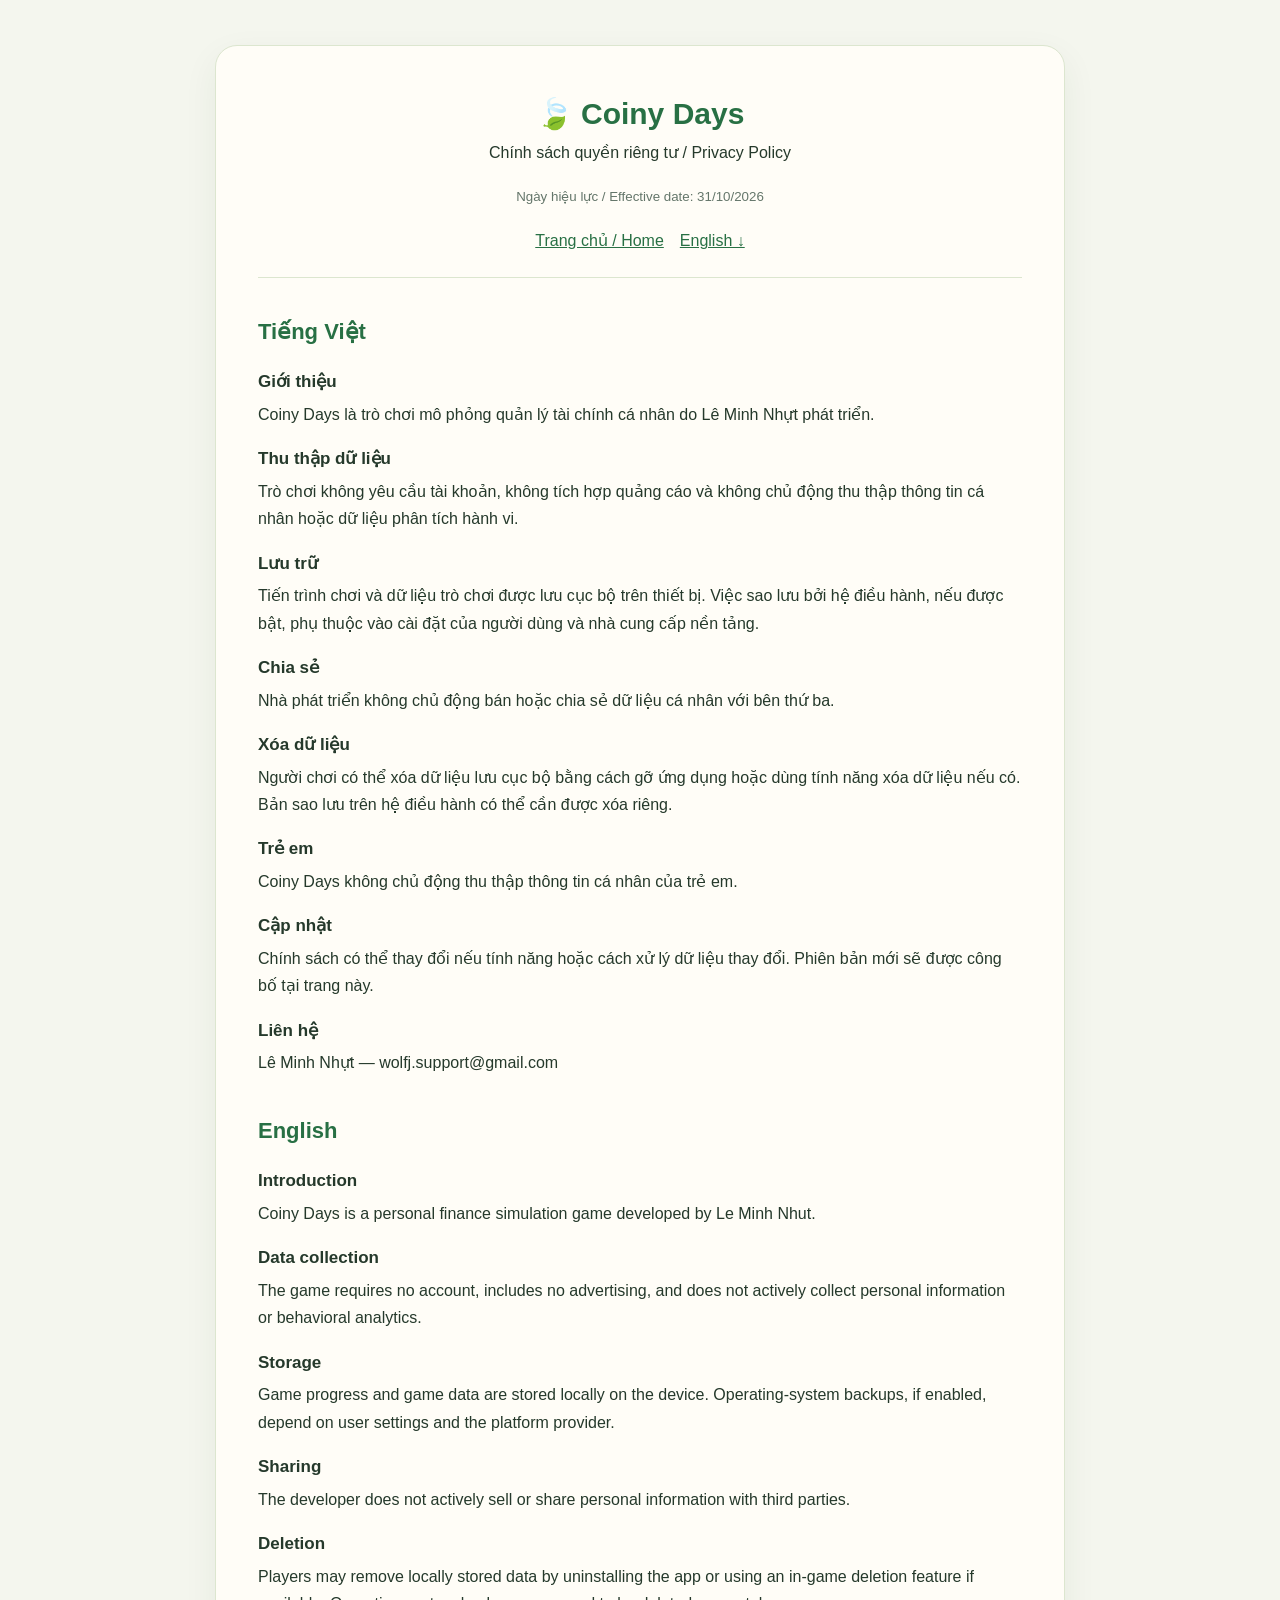
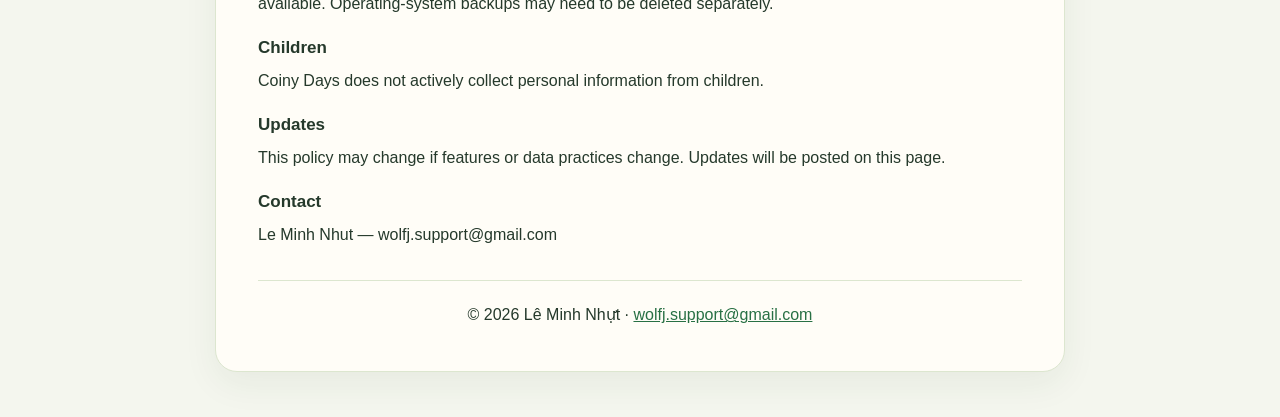
==== privacy-policy.html @ f979a616 "Add files via upload" ====
<!doctype html><html lang="vi"><head><meta charset="utf-8"><meta name="viewport" content="width=device-width,initial-scale=1"><title>Chính sách quyền riêng tư / Privacy Policy | Coiny Days</title><link rel="stylesheet" href="style.css"></head><body><main><header><h1>🍃 Coiny Days</h1><p>Chính sách quyền riêng tư / Privacy Policy</p><small>Ngày hiệu lực / Effective date: 31/10/2026</small><nav><a href="index.html">Trang chủ / Home</a><a href="#english">English ↓</a></nav></header><h2>Tiếng Việt</h2><section lang="vi"><h3>Giới thiệu</h3><p>Coiny Days là trò chơi mô phỏng quản lý tài chính cá nhân do Lê Minh Nhựt phát triển.</p><h3>Thu thập dữ liệu</h3><p>Trò chơi không yêu cầu tài khoản, không tích hợp quảng cáo và không chủ động thu thập thông tin cá nhân hoặc dữ liệu phân tích hành vi.</p><h3>Lưu trữ</h3><p>Tiến trình chơi và dữ liệu trò chơi được lưu cục bộ trên thiết bị. Việc sao lưu bởi hệ điều hành, nếu được bật, phụ thuộc vào cài đặt của người dùng và nhà cung cấp nền tảng.</p><h3>Chia sẻ</h3><p>Nhà phát triển không chủ động bán hoặc chia sẻ dữ liệu cá nhân với bên thứ ba.</p><h3>Xóa dữ liệu</h3><p>Người chơi có thể xóa dữ liệu lưu cục bộ bằng cách gỡ ứng dụng hoặc dùng tính năng xóa dữ liệu nếu có. Bản sao lưu trên hệ điều hành có thể cần được xóa riêng.</p><h3>Trẻ em</h3><p>Coiny Days không chủ động thu thập thông tin cá nhân của trẻ em.</p><h3>Cập nhật</h3><p>Chính sách có thể thay đổi nếu tính năng hoặc cách xử lý dữ liệu thay đổi. Phiên bản mới sẽ được công bố tại trang này.</p><h3>Liên hệ</h3><p>Lê Minh Nhựt — wolfj.support@gmail.com</p></section><h2 id="english">English</h2><section lang="en"><h3>Introduction</h3><p>Coiny Days is a personal finance simulation game developed by Le Minh Nhut.</p><h3>Data collection</h3><p>The game requires no account, includes no advertising, and does not actively collect personal information or behavioral analytics.</p><h3>Storage</h3><p>Game progress and game data are stored locally on the device. Operating-system backups, if enabled, depend on user settings and the platform provider.</p><h3>Sharing</h3><p>The developer does not actively sell or share personal information with third parties.</p><h3>Deletion</h3><p>Players may remove locally stored data by uninstalling the app or using an in-game deletion feature if available. Operating-system backups may need to be deleted separately.</p><h3>Children</h3><p>Coiny Days does not actively collect personal information from children.</p><h3>Updates</h3><p>This policy may change if features or data practices change. Updates will be posted on this page.</p><h3>Contact</h3><p>Le Minh Nhut — wolfj.support@gmail.com</p></section><footer>© 2026 Lê Minh Nhựt · <a href="mailto:wolfj.support@gmail.com">wolfj.support@gmail.com</a></footer></main></body></html>
---- style.css ----
*{box-sizing:border-box}body{margin:0;background:#f4f6ee;color:#25392b;font:16px/1.7 -apple-system,BlinkMacSystemFont,"Segoe UI",sans-serif}main{max-width:850px;margin:45px auto;background:#fffdf7;border:1px solid #dce6cf;border-radius:22px;padding:42px;box-shadow:0 12px 35px #203c2010}header{text-align:center;border-bottom:1px solid #dce6cf;padding-bottom:22px}h1{font-size:30px;margin:0;color:#287044}h2{font-size:22px;color:#287044;margin-top:35px}h3{font-size:17px;margin-bottom:4px}p{margin-top:0}nav{display:flex;justify-content:center;gap:16px;margin-top:18px}a{color:#287044}small{color:#64766a}footer{text-align:center;margin-top:32px;padding-top:20px;border-top:1px solid #dce6cf}@media(max-width:600px){main{margin:12px;padding:22px}h1{font-size:25px}}
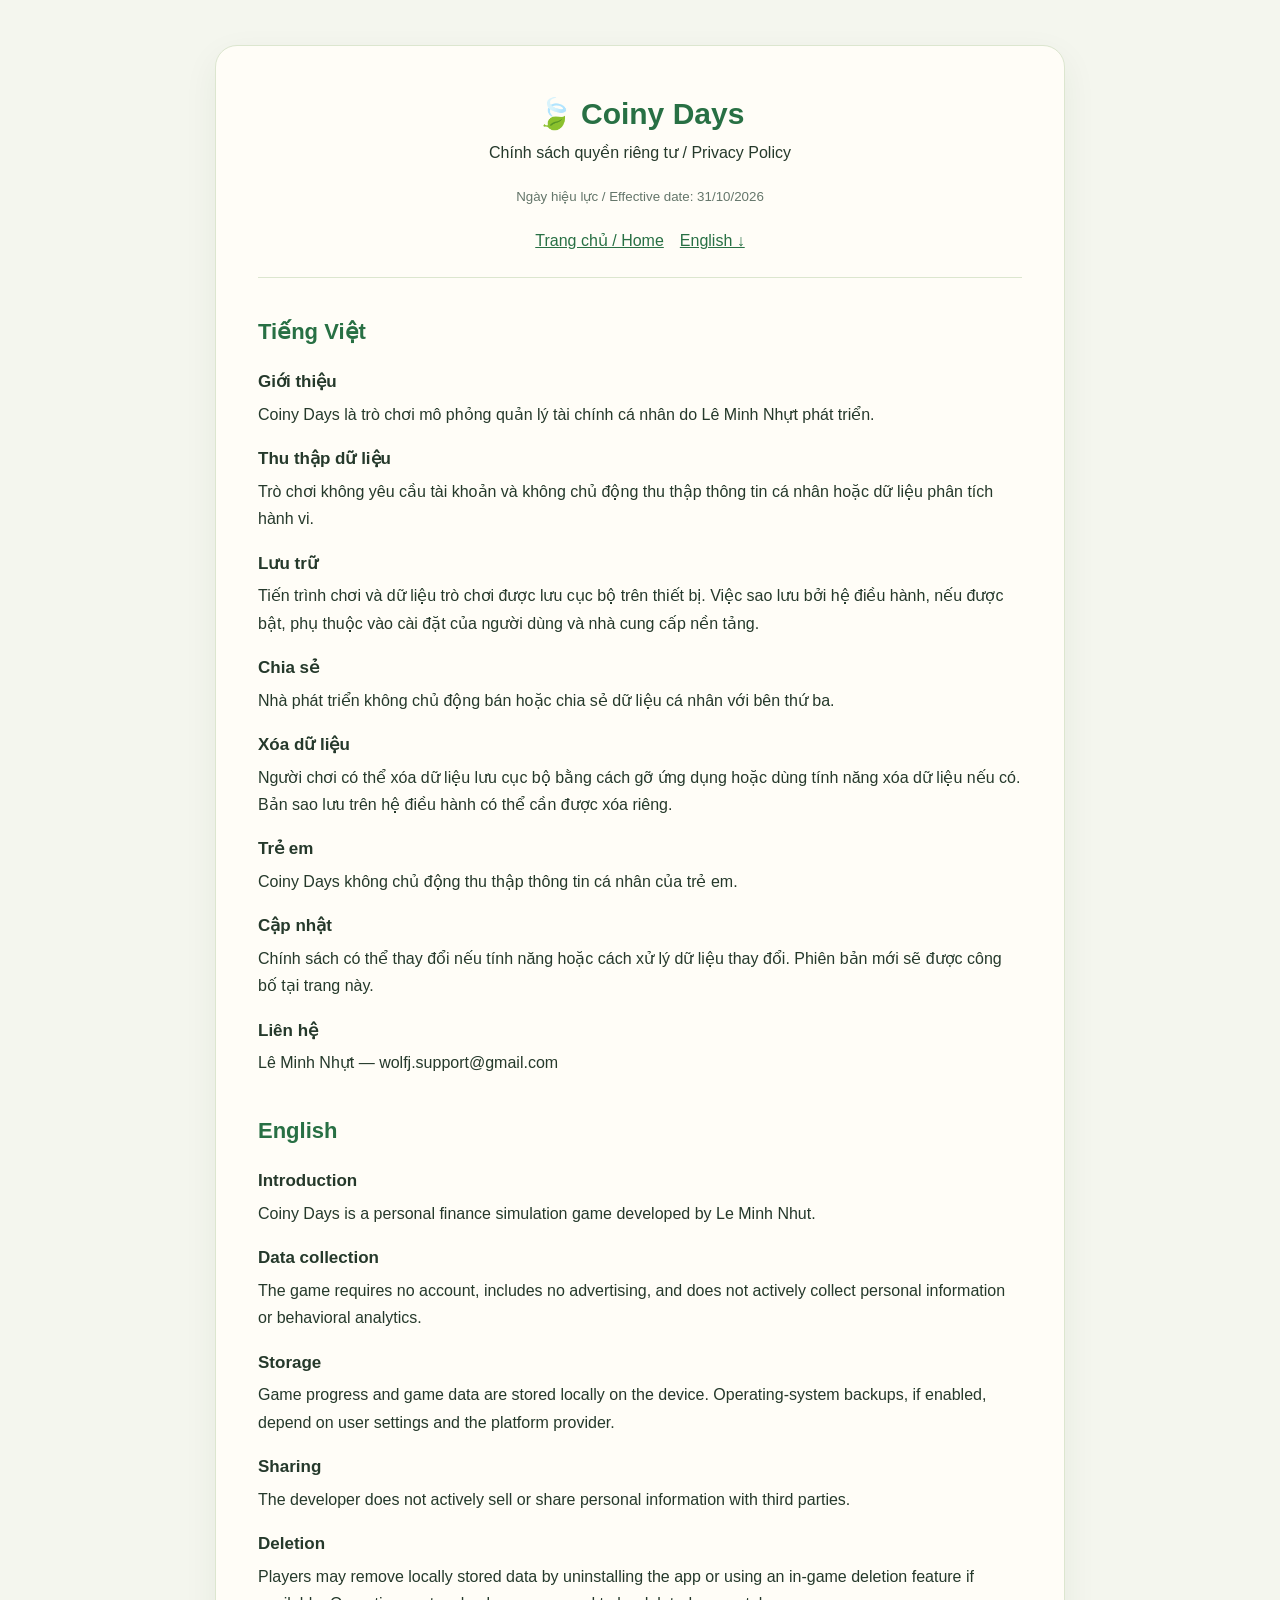
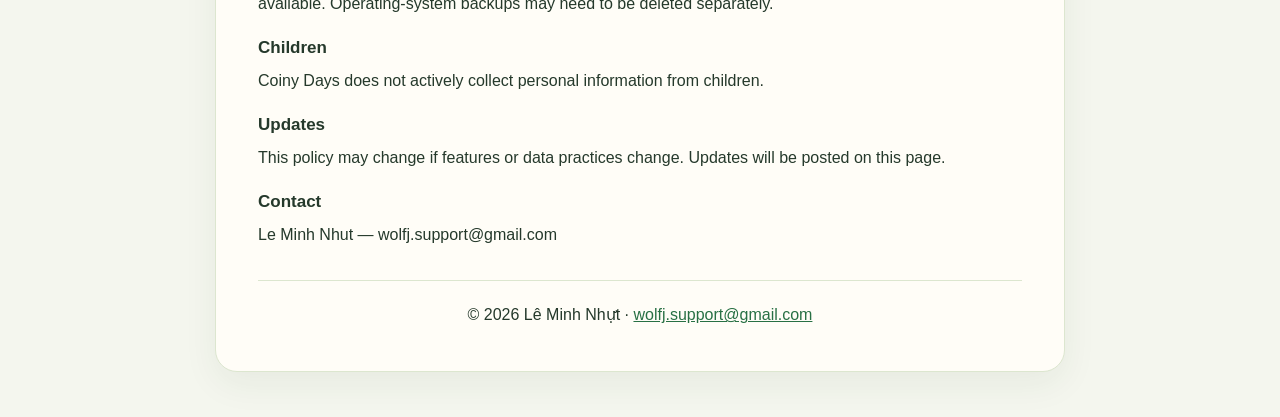
==== commit ab600420: "Update privacy-policy.html" ====
--- a/privacy-policy.html
+++ b/privacy-policy.html
@@ -1 +1 @@
-<!doctype html><html lang="vi"><head><meta charset="utf-8"><meta name="viewport" content="width=device-width,initial-scale=1"><title>Chính sách quyền riêng tư / Privacy Policy | Coiny Days</title><link rel="stylesheet" href="style.css"></head><body><main><header><h1>🍃 Coiny Days</h1><p>Chính sách quyền riêng tư / Privacy Policy</p><small>Ngày hiệu lực / Effective date: 31/10/2026</small><nav><a href="index.html">Trang chủ / Home</a><a href="#english">English ↓</a></nav></header><h2>Tiếng Việt</h2><section lang="vi"><h3>Giới thiệu</h3><p>Coiny Days là trò chơi mô phỏng quản lý tài chính cá nhân do Lê Minh Nhựt phát triển.</p><h3>Thu thập dữ liệu</h3><p>Trò chơi không yêu cầu tài khoản, không tích hợp quảng cáo và không chủ động thu thập thông tin cá nhân hoặc dữ liệu phân tích hành vi.</p><h3>Lưu trữ</h3><p>Tiến trình chơi và dữ liệu trò chơi được lưu cục bộ trên thiết bị. Việc sao lưu bởi hệ điều hành, nếu được bật, phụ thuộc vào cài đặt của người dùng và nhà cung cấp nền tảng.</p><h3>Chia sẻ</h3><p>Nhà phát triển không chủ động bán hoặc chia sẻ dữ liệu cá nhân với bên thứ ba.</p><h3>Xóa dữ liệu</h3><p>Người chơi có thể xóa dữ liệu lưu cục bộ bằng cách gỡ ứng dụng hoặc dùng tính năng xóa dữ liệu nếu có. Bản sao lưu trên hệ điều hành có thể cần được xóa riêng.</p><h3>Trẻ em</h3><p>Coiny Days không chủ động thu thập thông tin cá nhân của trẻ em.</p><h3>Cập nhật</h3><p>Chính sách có thể thay đổi nếu tính năng hoặc cách xử lý dữ liệu thay đổi. Phiên bản mới sẽ được công bố tại trang này.</p><h3>Liên hệ</h3><p>Lê Minh Nhựt — wolfj.support@gmail.com</p></section><h2 id="english">English</h2><section lang="en"><h3>Introduction</h3><p>Coiny Days is a personal finance simulation game developed by Le Minh Nhut.</p><h3>Data collection</h3><p>The game requires no account, includes no advertising, and does not actively collect personal information or behavioral analytics.</p><h3>Storage</h3><p>Game progress and game data are stored locally on the device. Operating-system backups, if enabled, depend on user settings and the platform provider.</p><h3>Sharing</h3><p>The developer does not actively sell or share personal information with third parties.</p><h3>Deletion</h3><p>Players may remove locally stored data by uninstalling the app or using an in-game deletion feature if available. Operating-system backups may need to be deleted separately.</p><h3>Children</h3><p>Coiny Days does not actively collect personal information from children.</p><h3>Updates</h3><p>This policy may change if features or data practices change. Updates will be posted on this page.</p><h3>Contact</h3><p>Le Minh Nhut — wolfj.support@gmail.com</p></section><footer>© 2026 Lê Minh Nhựt · <a href="mailto:wolfj.support@gmail.com">wolfj.support@gmail.com</a></footer></main></body></html>+<!doctype html><html lang="vi"><head><meta charset="utf-8"><meta name="viewport" content="width=device-width,initial-scale=1"><title>Chính sách quyền riêng tư / Privacy Policy | Coiny Days</title><link rel="stylesheet" href="style.css"></head><body><main><header><h1>🍃 Coiny Days</h1><p>Chính sách quyền riêng tư / Privacy Policy</p><small>Ngày hiệu lực / Effective date: 31/10/2026</small><nav><a href="index.html">Trang chủ / Home</a><a href="#english">English ↓</a></nav></header><h2>Tiếng Việt</h2><section lang="vi"><h3>Giới thiệu</h3><p>Coiny Days là trò chơi mô phỏng quản lý tài chính cá nhân do Lê Minh Nhựt phát triển.</p><h3>Thu thập dữ liệu</h3><p>Trò chơi không yêu cầu tài khoản và không chủ động thu thập thông tin cá nhân hoặc dữ liệu phân tích hành vi.</p><h3>Lưu trữ</h3><p>Tiến trình chơi và dữ liệu trò chơi được lưu cục bộ trên thiết bị. Việc sao lưu bởi hệ điều hành, nếu được bật, phụ thuộc vào cài đặt của người dùng và nhà cung cấp nền tảng.</p><h3>Chia sẻ</h3><p>Nhà phát triển không chủ động bán hoặc chia sẻ dữ liệu cá nhân với bên thứ ba.</p><h3>Xóa dữ liệu</h3><p>Người chơi có thể xóa dữ liệu lưu cục bộ bằng cách gỡ ứng dụng hoặc dùng tính năng xóa dữ liệu nếu có. Bản sao lưu trên hệ điều hành có thể cần được xóa riêng.</p><h3>Trẻ em</h3><p>Coiny Days không chủ động thu thập thông tin cá nhân của trẻ em.</p><h3>Cập nhật</h3><p>Chính sách có thể thay đổi nếu tính năng hoặc cách xử lý dữ liệu thay đổi. Phiên bản mới sẽ được công bố tại trang này.</p><h3>Liên hệ</h3><p>Lê Minh Nhựt — wolfj.support@gmail.com</p></section><h2 id="english">English</h2><section lang="en"><h3>Introduction</h3><p>Coiny Days is a personal finance simulation game developed by Le Minh Nhut.</p><h3>Data collection</h3><p>The game requires no account, includes no advertising, and does not actively collect personal information or behavioral analytics.</p><h3>Storage</h3><p>Game progress and game data are stored locally on the device. Operating-system backups, if enabled, depend on user settings and the platform provider.</p><h3>Sharing</h3><p>The developer does not actively sell or share personal information with third parties.</p><h3>Deletion</h3><p>Players may remove locally stored data by uninstalling the app or using an in-game deletion feature if available. Operating-system backups may need to be deleted separately.</p><h3>Children</h3><p>Coiny Days does not actively collect personal information from children.</p><h3>Updates</h3><p>This policy may change if features or data practices change. Updates will be posted on this page.</p><h3>Contact</h3><p>Le Minh Nhut — wolfj.support@gmail.com</p></section><footer>© 2026 Lê Minh Nhựt · <a href="mailto:wolfj.support@gmail.com">wolfj.support@gmail.com</a></footer></main></body></html>
